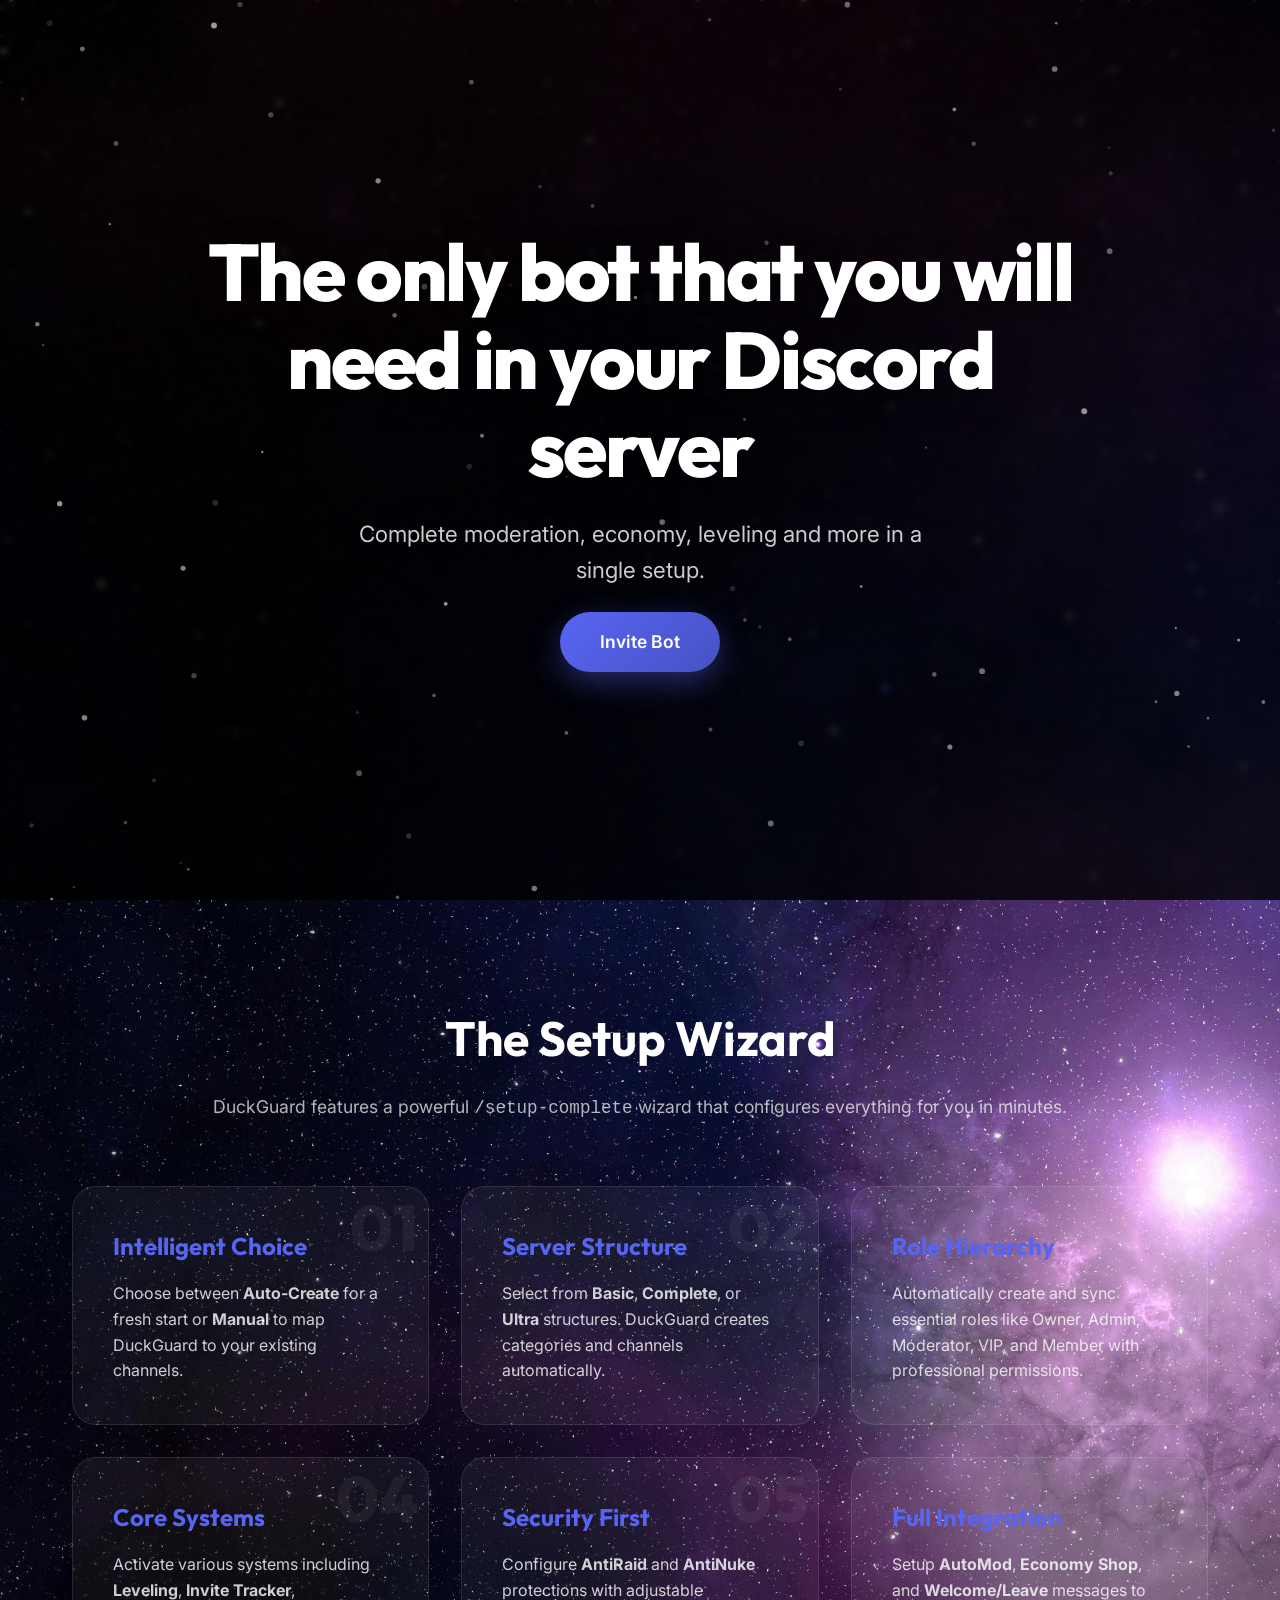
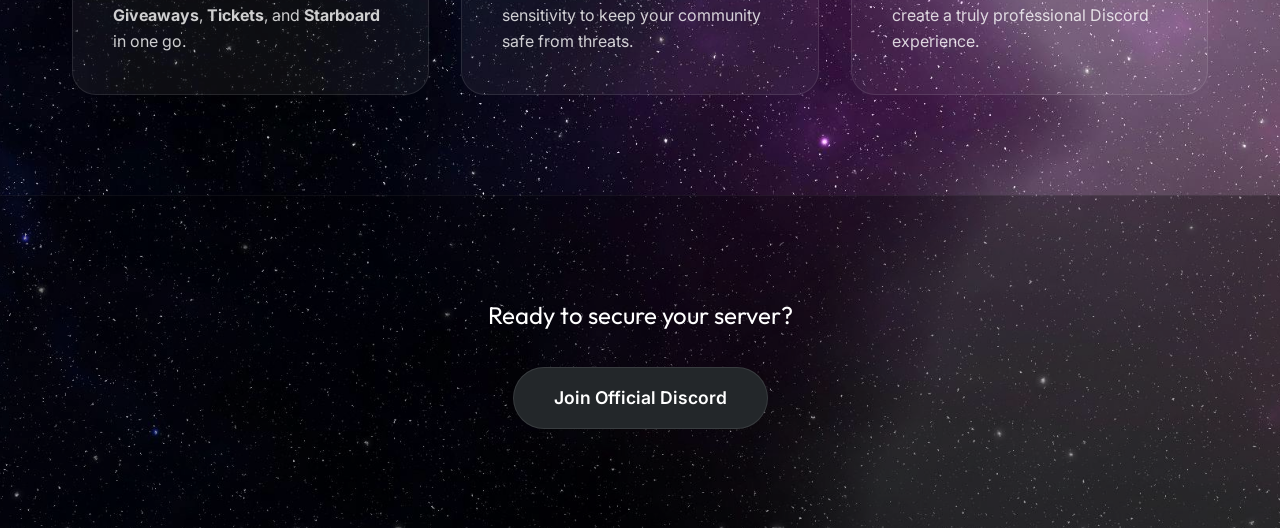
==== index.html @ 7b1e8318 "uploaded." ====
<!DOCTYPE html>
<html lang="en">
<head>
    <meta charset="UTF-8">
    <meta name="viewport" content="width=device-width, initial-scale=1.0">
    <title>DuckGuard – The Only Bot You Need</title>
    <meta name="description" content="DuckGuard – the single Discord bot that does it all. Invite it now!">
    <link rel="preconnect" href="https://fonts.googleapis.com">
    <link rel="preconnect" href="https://fonts.gstatic.com" crossorigin>
    <link href="https://fonts.googleapis.com/css2?family=Inter:wght@400;600&family=Outfit:wght@800&display=swap" rel="stylesheet">
    <link rel="stylesheet" href="style.css">
</head>
<body>
    <canvas id="particles"></canvas>
    <section class="hero">
        <h1>The only bot that you will need in your Discord server</h1>
        <p class="subtitle">Complete moderation, economy, leveling and more in a single setup.</p>
        <a href="https://shrinkme.click/DuckGuard" class="btn btn-primary" target="_blank" rel="noopener noreferrer">
            Invite Bot
        </a>
    </section>

    <section class="features">
        <h2 class="section-title">The Setup Wizard</h2>
        <p class="section-desc">DuckGuard features a powerful <code>/setup-complete</code> wizard that configures everything for you in minutes.</p>
        
        <div class="feature-grid">
            <div class="feature-card">
                <div class="step-num">01</div>
                <h3>Intelligent Choice</h3>
                <p>Choose between <b>Auto-Create</b> for a fresh start or <b>Manual</b> to map DuckGuard to your existing channels.</p>
            </div>
            
            <div class="feature-card">
                <div class="step-num">02</div>
                <h3>Server Structure</h3>
                <p>Select from <b>Basic</b>, <b>Complete</b>, or <b>Ultra</b> structures. DuckGuard creates categories and channels automatically.</p>
            </div>

            <div class="feature-card">
                <div class="step-num">03</div>
                <h3>Role Hierarchy</h3>
                <p>Automatically create and sync essential roles like Owner, Admin, Moderator, VIP, and Member with professional permissions.</p>
            </div>

            <div class="feature-card">
                <div class="step-num">04</div>
                <h3>Core Systems</h3>
                <p>Activate various systems including <b>Leveling</b>, <b>Invite Tracker</b>, <b>Giveaways</b>, <b>Tickets</b>, and <b>Starboard</b> in one go.</p>
            </div>

            <div class="feature-card">
                <div class="step-num">05</div>
                <h3>Security First</h3>
                <p>Configure <b>AntiRaid</b> and <b>AntiNuke</b> protections with adjustable sensitivity to keep your community safe from threats.</p>
            </div>

            <div class="feature-card">
                <div class="step-num">06</div>
                <h3>Full Integration</h3>
                <p>Setup <b>AutoMod</b>, <b>Economy Shop</b>, and <b>Welcome/Leave</b> messages to create a truly professional Discord experience.</p>
            </div>
        </div>
    </section>

    <footer class="footer">
        <p>Ready to secure your server?</p>
        <a href="https://shrinkme.click/DuckGuardDiscord" class="btn btn-discord" target="_blank" rel="noopener noreferrer">
            Join Official Discord
        </a>
    </footer>

    <script src="script.js"></script>
</body>
</html>
---- style.css ----
/* -------------------------------------------------
   Reset
   ------------------------------------------------- */
*, *::before, *::after {
    margin: 0;
    padding: 0;
    box-sizing: border-box;
}

/* -------------------------------------------------
   Page layout
   ------------------------------------------------- */
html {
    scroll-behavior: smooth;
}

body {
    font-family: 'Inter', sans-serif;
    background: url('back.jpg') center / cover no-repeat;
    background-attachment: scroll; /* Background moves with the site */
    color: #fff;
    line-height: 1.6;
}

#particles {
    position: fixed;
    top: 0;
    left: 0;
    width: 100%;
    height: 100%;
    z-index: -1;
    pointer-events: none;
}

/* Dark overlay so text is always legible */
body::before {
    content: '';
    position: fixed;
    inset: 0;
    background: linear-gradient(180deg, rgba(0, 0, 0, 0.6) 0%, rgba(0, 0, 0, 0.8) 100%);
    backdrop-filter: blur(3px);
    z-index: -1;
}

/* -------------------------------------------------
   Hero section – full-screen, centered
   ------------------------------------------------- */
.hero {
    position: relative;
    display: flex;
    flex-direction: column;
    justify-content: center;
    align-items: center;
    min-height: 100vh;
    text-align: center;
    padding: 2rem;
    gap: 1.5rem;
}

.hero h1 {
    font-family: 'Outfit', sans-serif;
    font-size: clamp(2.5rem, 8vw, 5rem);
    font-weight: 800;
    max-width: 900px;
    line-height: 1.1;
    letter-spacing: -0.03em;
    text-shadow: 0 10px 30px rgba(0, 0, 0, 0.5);
    animation: fadeUp 0.8s ease both;
}

.subtitle {
    font-size: clamp(1.1rem, 3vw, 1.4rem);
    color: rgba(255, 255, 255, 0.8);
    max-width: 600px;
    animation: fadeUp 0.8s 0.1s ease both;
}

/* -------------------------------------------------
   Features Section
   ------------------------------------------------- */
.features {
    padding: 100px 2rem;
    max-width: 1200px;
    margin: 0 auto;
    text-align: center;
}

.section-title {
    font-family: 'Outfit', sans-serif;
    font-size: clamp(2rem, 5vw, 3rem);
    margin-bottom: 1rem;
}

.section-desc {
    color: rgba(255, 255, 255, 0.7);
    margin-bottom: 4rem;
    font-size: 1.1rem;
}

.feature-grid {
    display: grid;
    grid-template-columns: repeat(auto-fit, minmax(300px, 1fr));
    gap: 2rem;
}

.feature-card {
    background: rgba(255, 255, 255, 0.05);
    border: 1px solid rgba(255, 255, 255, 0.1);
    padding: 2.5rem;
    border-radius: 24px;
    text-align: left;
    transition: background 0.3s ease, border-color 0.3s ease;
    position: relative;
    overflow: hidden;
}

.feature-card:hover {
    background: rgba(255, 255, 255, 0.08);
    border-color: rgba(88, 101, 242, 0.4);
}

.step-num {
    font-family: 'Outfit', sans-serif;
    font-size: 4rem;
    position: absolute;
    top: -10px;
    right: 10px;
    opacity: 0.05;
    font-weight: 800;
}

.feature-card h3 {
    font-family: 'Outfit', sans-serif;
    font-size: 1.5rem;
    margin-bottom: 1rem;
    color: #5865F2;
}

.feature-card p {
    color: rgba(255, 255, 255, 0.8);
    font-size: 1rem;
}

/* -------------------------------------------------
   Buttons
   ------------------------------------------------- */
.btn {
    display: inline-flex;
    align-items: center;
    gap: 0.7rem;
    padding: 1rem 2.5rem;
    font-size: 1.1rem;
    font-weight: 600;
    border-radius: 50px;
    text-decoration: none;
    transition: background 0.2s ease, box-shadow 0.2s ease;
    animation: fadeUp 0.8s 0.2s ease both;
}

.btn-primary {
    background: linear-gradient(135deg, #5865F2 0%, #4752c4 100%);
    color: #fff;
    box-shadow: 0 10px 30px rgba(88, 101, 242, 0.4);
}

.btn-discord {
    background: #23272A;
    border: 1px solid rgba(255, 255, 255, 0.1);
    color: #fff;
}

.btn:hover {
    box-shadow: 0 15px 40px rgba(88, 101, 242, 0.5);
}

.btn-discord:hover {
    background: #2c2f33;
    border-color: #5865F2;
}

/* -------------------------------------------------
   Footer
   ------------------------------------------------- */
.footer {
    padding: 100px 2rem;
    text-align: center;
    background: rgba(0, 0, 0, 0.3);
    border-top: 1px solid rgba(255, 255, 255, 0.05);
}

.footer p {
    font-size: 1.5rem;
    font-family: 'Outfit', sans-serif;
    margin-bottom: 2rem;
}

/* -------------------------------------------------
   Animations
   ------------------------------------------------- */
@keyframes fadeUp {
    from {
        opacity: 0;
        transform: translateY(30px);
    }
    to {
        opacity: 1;
        transform: translateY(0);
    }
}

/* -------------------------------------------------
   Responsive tweaks
   ------------------------------------------------- */
@media (max-width: 768px) {
    .feature-grid {
        grid-template-columns: 1fr;
    }
    
    .hero {
        padding: 1rem;
    }
}
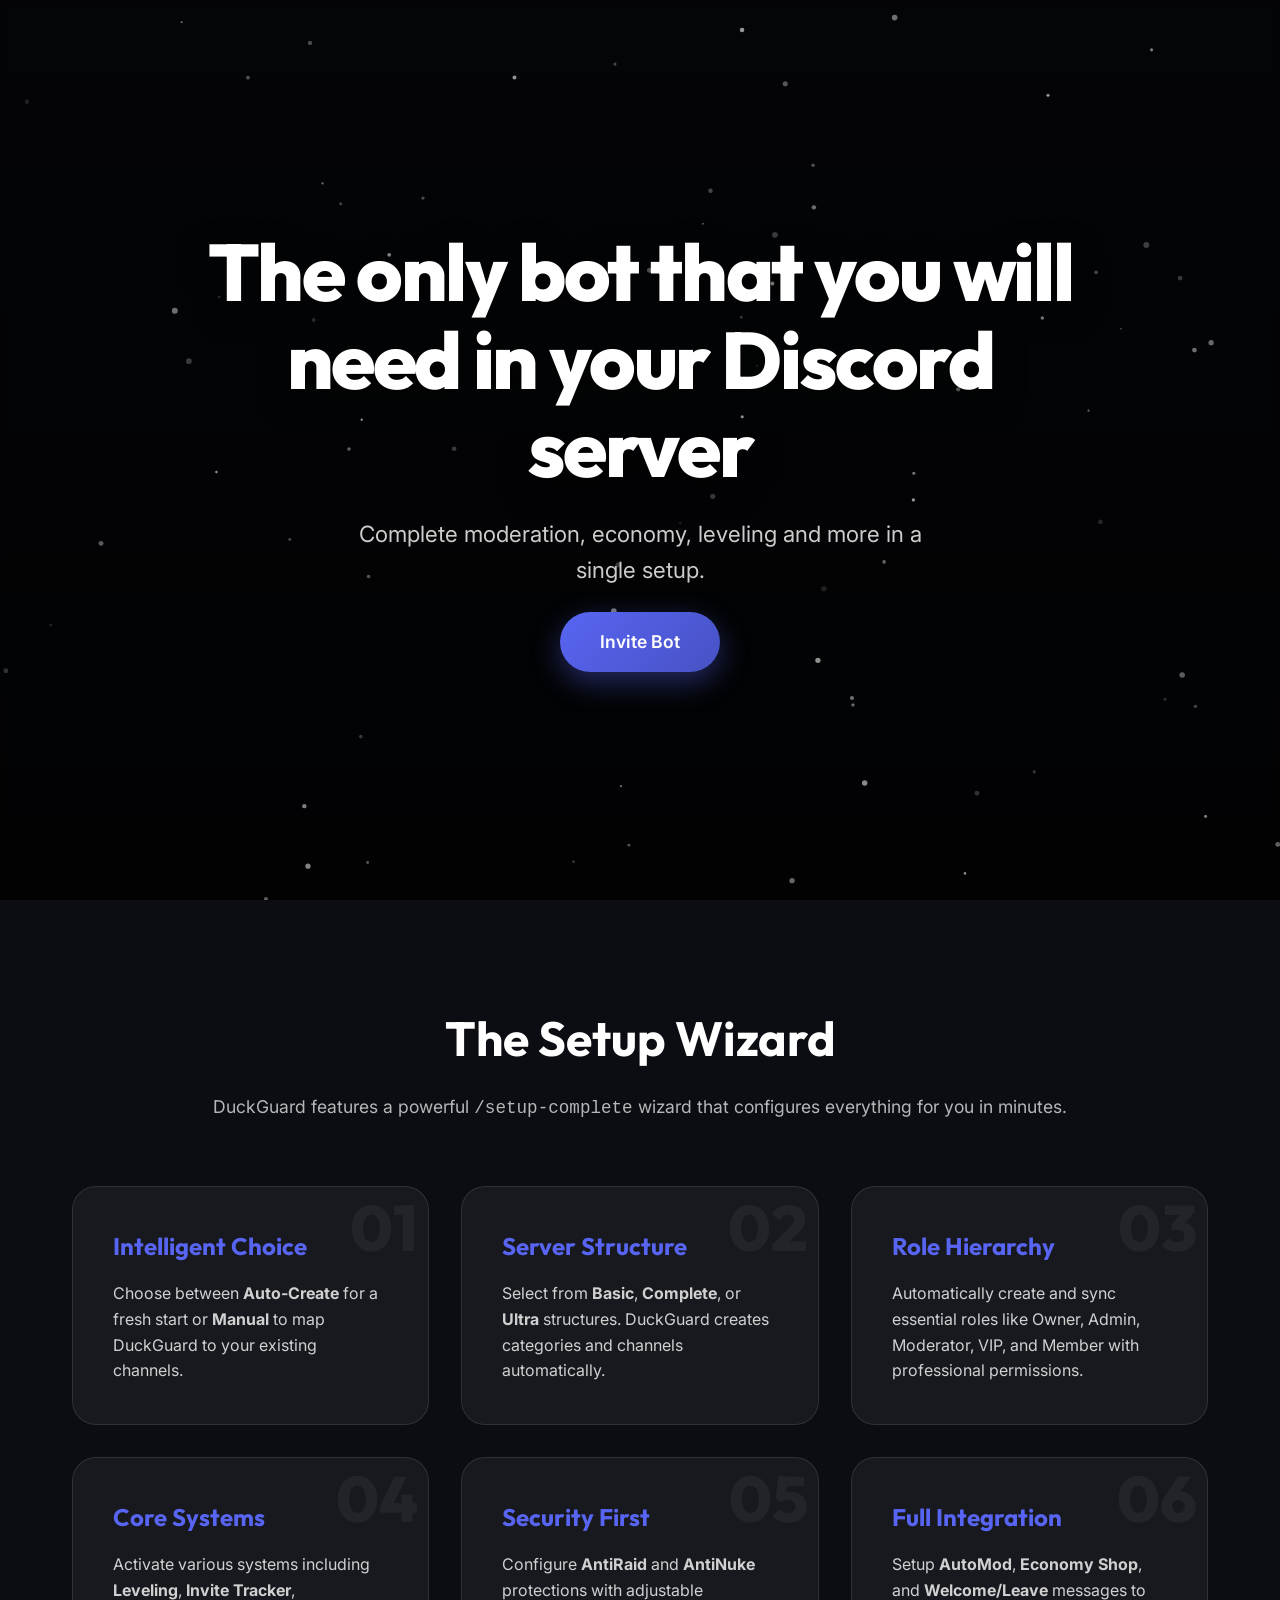
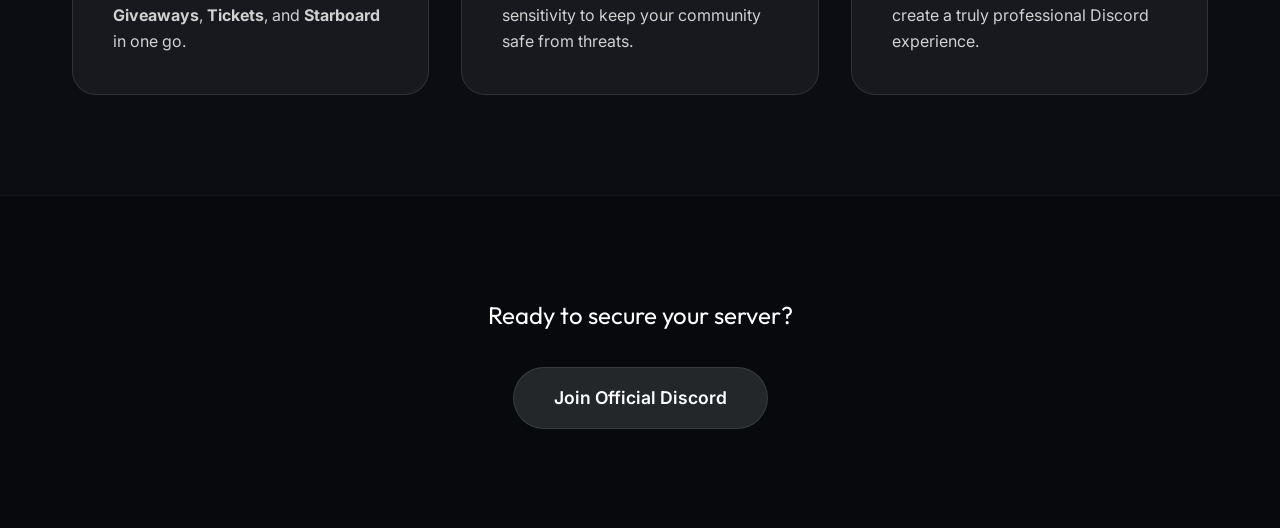
==== commit eb5cc1fb: "Add files via upload" ====
--- a/index.html
+++ b/index.html
@@ -9,6 +9,9 @@
     <link rel="preconnect" href="https://fonts.gstatic.com" crossorigin>
     <link href="https://fonts.googleapis.com/css2?family=Inter:wght@400;600&family=Outfit:wght@800&display=swap" rel="stylesheet">
     <link rel="stylesheet" href="style.css">
+    <!-- Google AdSense -->
+    <script async src="https://pagead2.googlesyndication.com/pagead/js/adsbygoogle.js?client=ca-pub-5269401615442570"
+         crossorigin="anonymous"></script>
 </head>
 <body>
     <canvas id="particles"></canvas>
--- a/style.css
+++ b/style.css
@@ -16,8 +16,7 @@
 
 body {
     font-family: 'Inter', sans-serif;
-    background: url('back.jpg') center / cover no-repeat;
-    background-attachment: scroll; /* Background moves with the site */
+    background-color: #0b0d12;
     color: #fff;
     line-height: 1.6;
 }
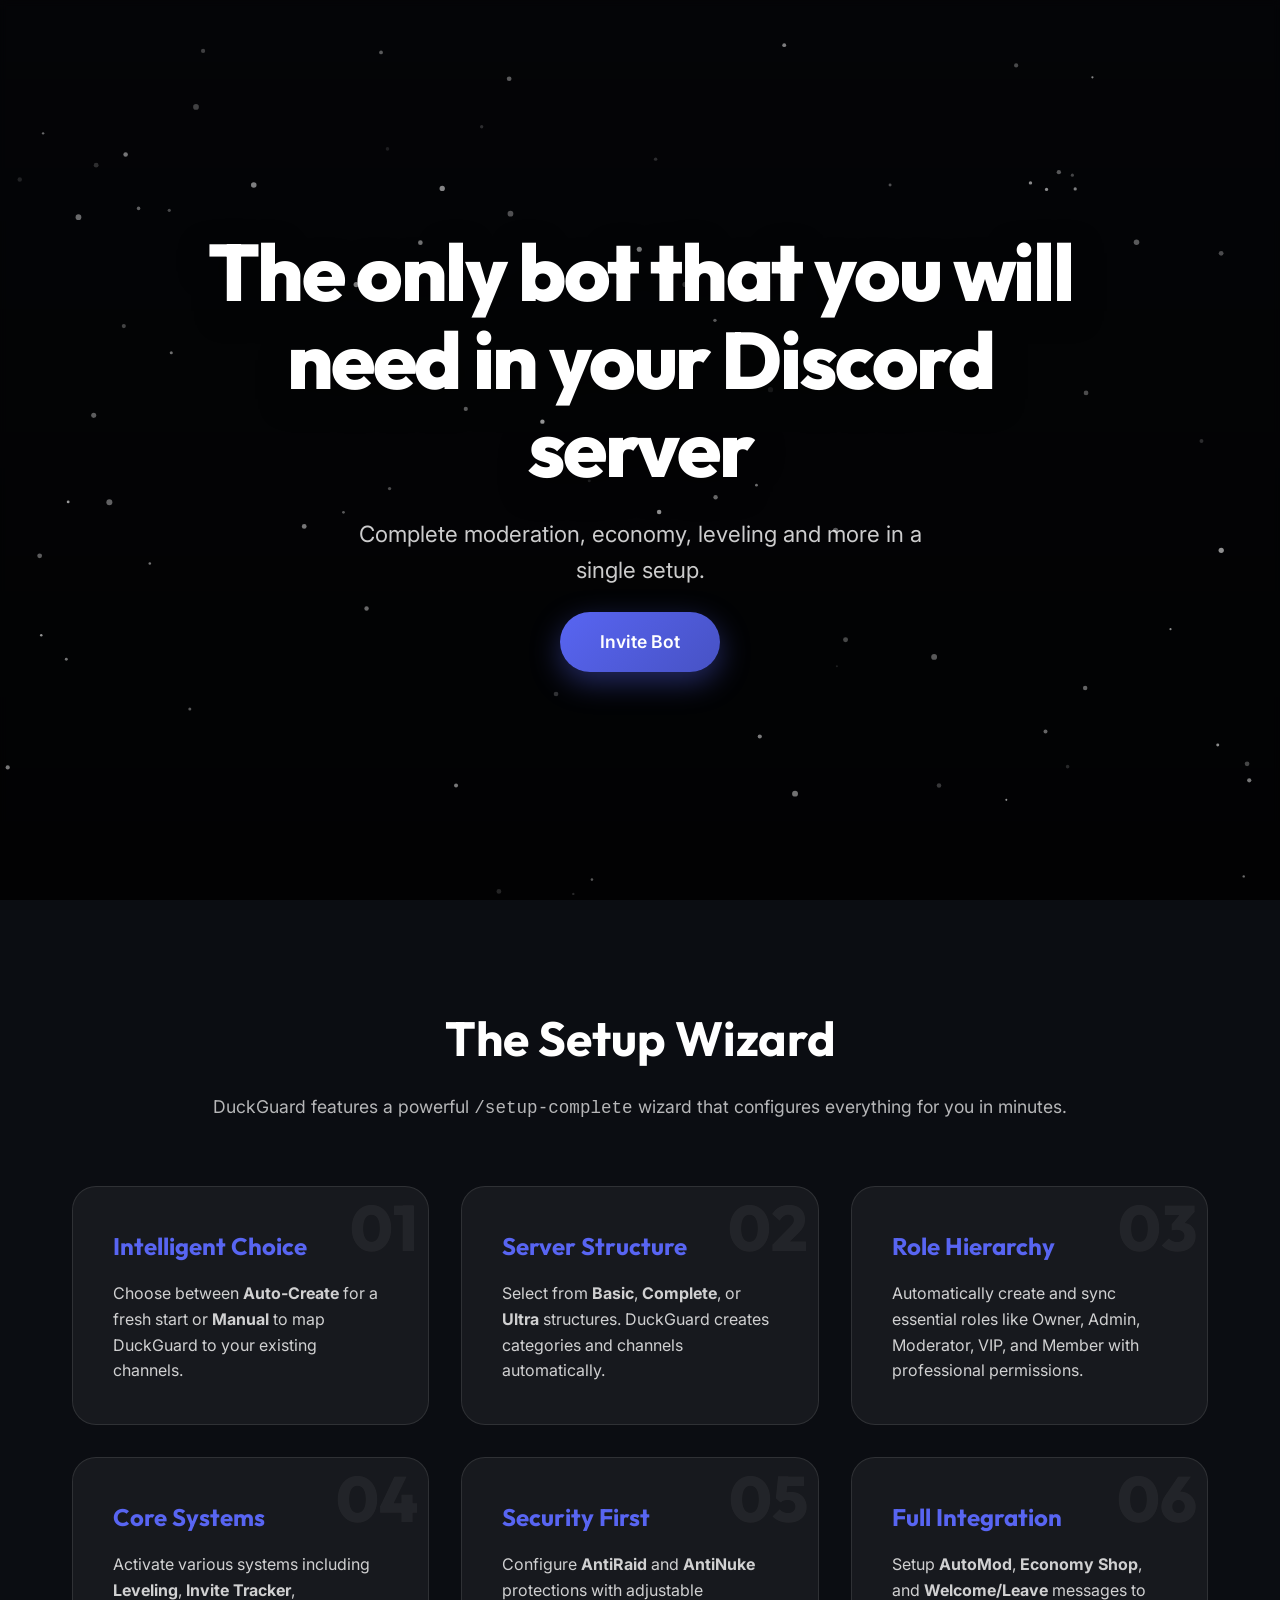
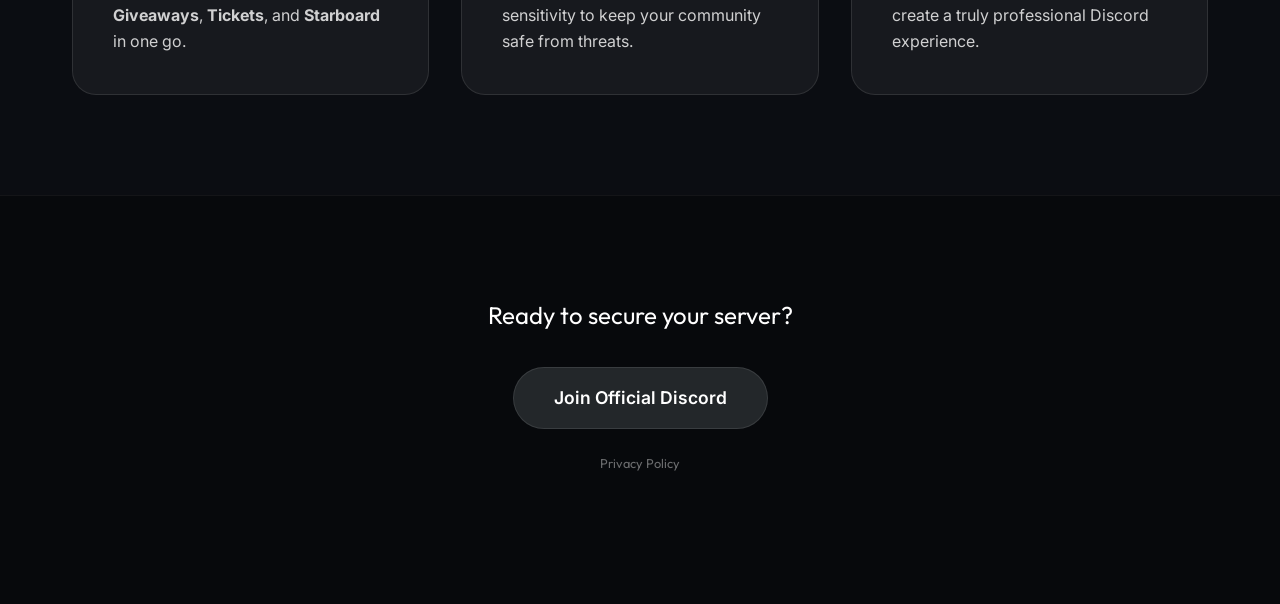
==== commit eda218c8: "Add files via upload" ====
--- a/index.html
+++ b/index.html
@@ -9,9 +9,26 @@
     <link rel="preconnect" href="https://fonts.gstatic.com" crossorigin>
     <link href="https://fonts.googleapis.com/css2?family=Inter:wght@400;600&family=Outfit:wght@800&display=swap" rel="stylesheet">
     <link rel="stylesheet" href="style.css">
-    <!-- Google AdSense -->
-    <script async src="https://pagead2.googlesyndication.com/pagead/js/adsbygoogle.js?client=ca-pub-5269401615442570"
-         crossorigin="anonymous"></script>
+    <!-- Google Consent Mode v2 – must run BEFORE the AdSense script -->
+    <script>
+      window.dataLayer = window.dataLayer || [];
+      function gtag() { dataLayer.push(arguments); }
+
+      // Default: everything denied until the user interacts with the CMP
+      // (applies to EEA, UK & Switzerland visitors)
+      gtag('consent', 'default', {
+        'ad_storage':          'denied',
+        'ad_user_data':        'denied',
+        'ad_personalization':  'denied',
+        'analytics_storage':   'denied',
+        'wait_for_update':     500        // ms to wait for CMP to update consent
+      });
+    </script>
+
+    <!-- Google AdSense + CMP (Privacy & Messaging) -->
+    <script async
+      src="https://pagead2.googlesyndication.com/pagead/js/adsbygoogle.js?client=ca-pub-5269401615442570"
+      crossorigin="anonymous"></script>
 </head>
 <body>
     <canvas id="particles"></canvas>
@@ -71,6 +88,9 @@
         <a href="https://shrinkme.click/DuckGuardDiscord" class="btn btn-discord" target="_blank" rel="noopener noreferrer">
             Join Official Discord
         </a>
+        <p style="margin-top:24px;font-size:0.8rem;opacity:0.4;">
+            <a href="privacy.html" style="color:inherit;text-decoration:none;">Privacy Policy</a>
+        </p>
     </footer>
 
     <script src="script.js"></script>
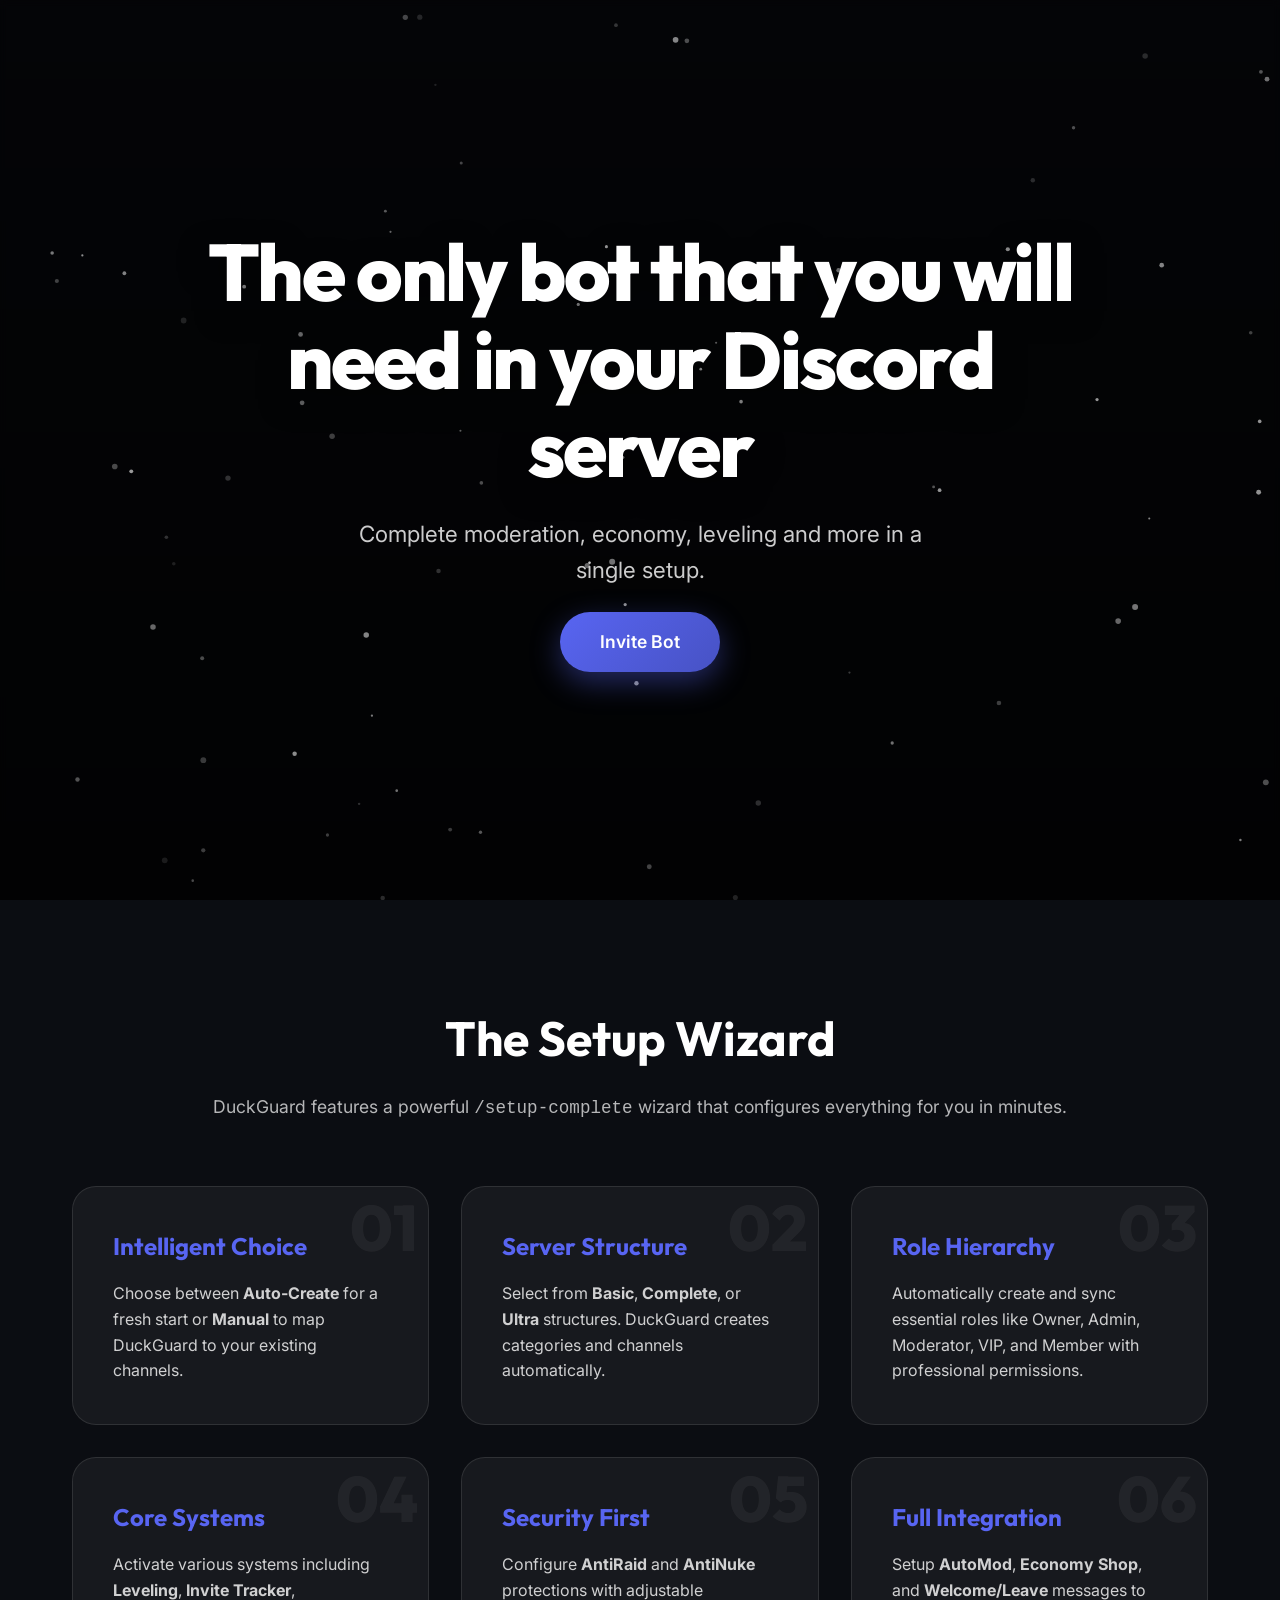
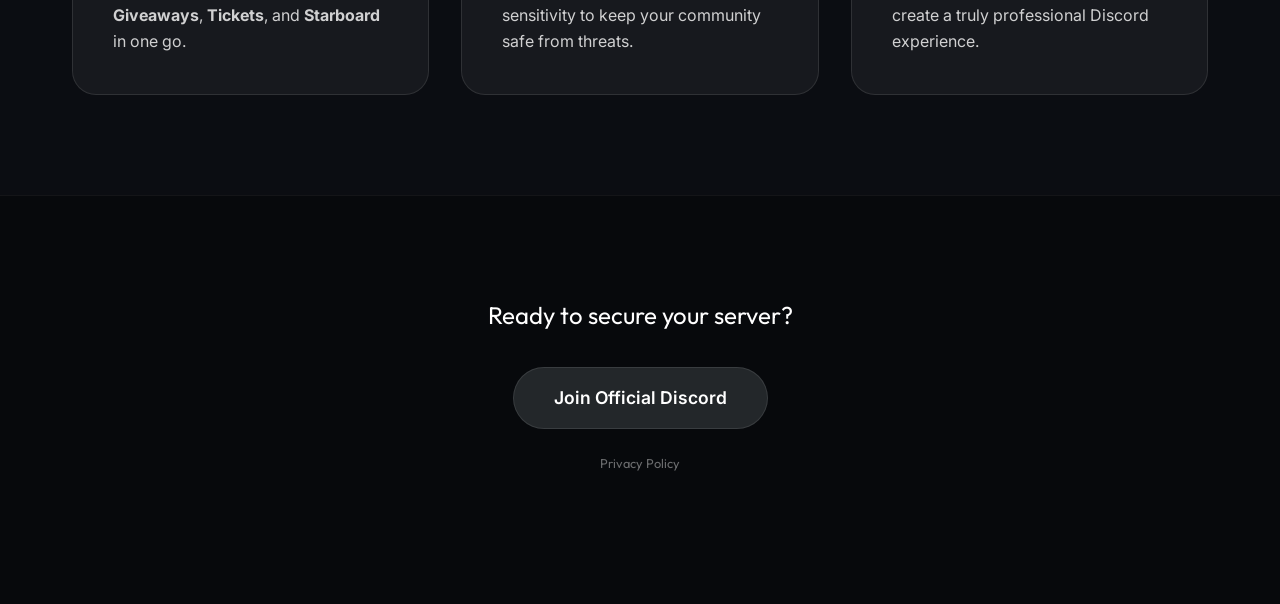
==== commit 12d0c43d: "Add files via upload" ====
--- a/index.html
+++ b/index.html
@@ -9,22 +9,6 @@
     <link rel="preconnect" href="https://fonts.gstatic.com" crossorigin>
     <link href="https://fonts.googleapis.com/css2?family=Inter:wght@400;600&family=Outfit:wght@800&display=swap" rel="stylesheet">
     <link rel="stylesheet" href="style.css">
-    <!-- Google Consent Mode v2 – must run BEFORE the AdSense script -->
-    <script>
-      window.dataLayer = window.dataLayer || [];
-      function gtag() { dataLayer.push(arguments); }
-
-      // Default: everything denied until the user interacts with the CMP
-      // (applies to EEA, UK & Switzerland visitors)
-      gtag('consent', 'default', {
-        'ad_storage':          'denied',
-        'ad_user_data':        'denied',
-        'ad_personalization':  'denied',
-        'analytics_storage':   'denied',
-        'wait_for_update':     500        // ms to wait for CMP to update consent
-      });
-    </script>
-
     <!-- Google AdSense + CMP (Privacy & Messaging) -->
     <script async
       src="https://pagead2.googlesyndication.com/pagead/js/adsbygoogle.js?client=ca-pub-5269401615442570"
